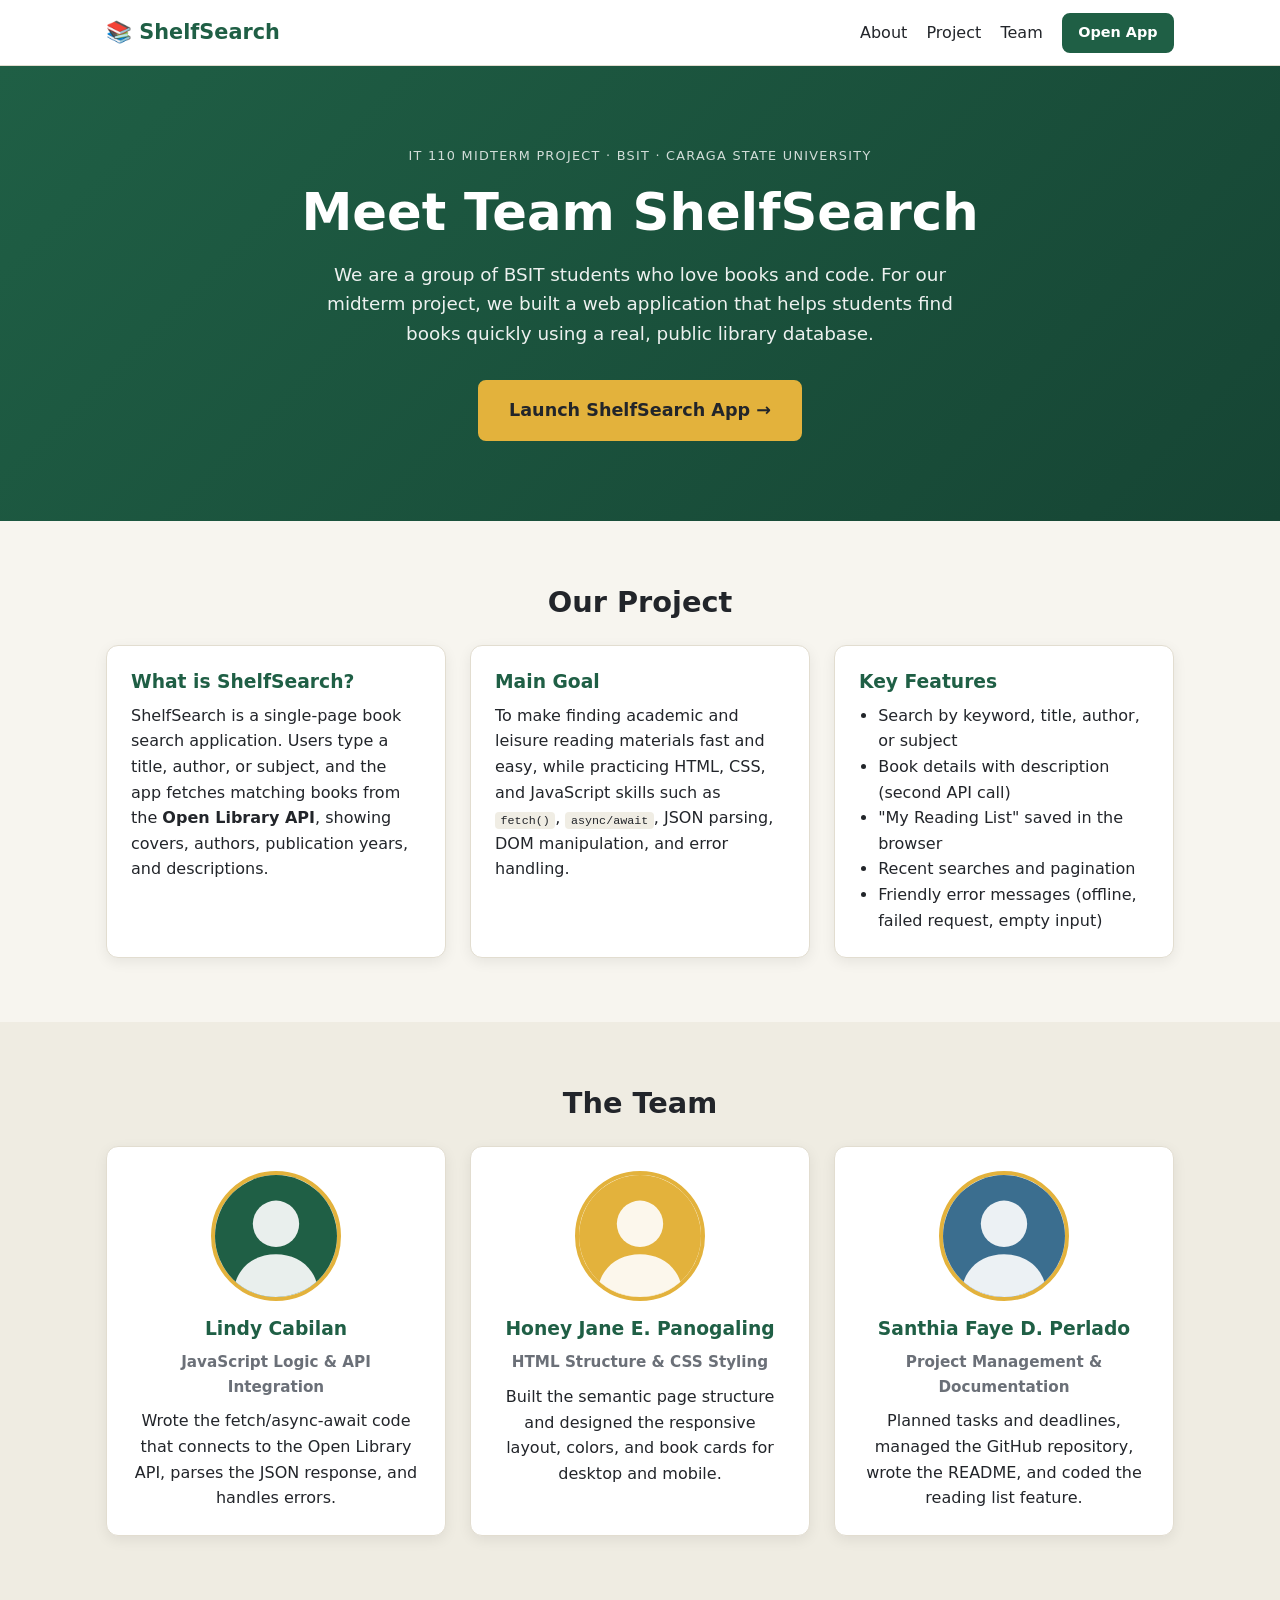
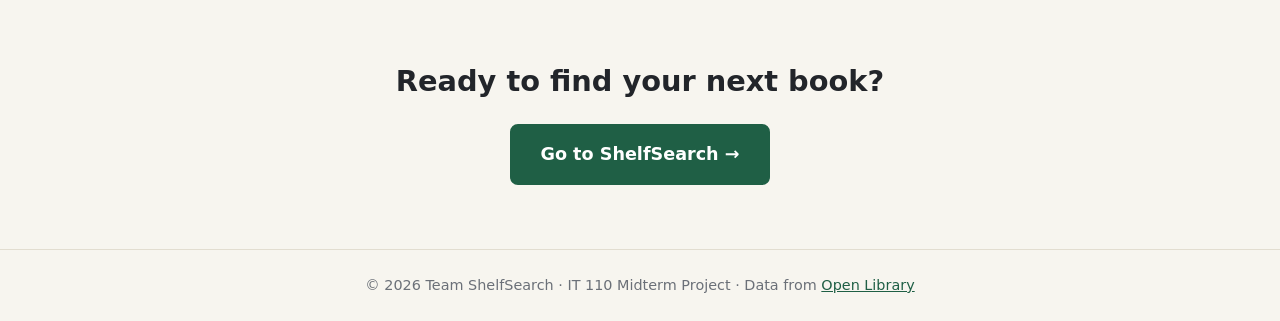
==== index.html @ 6ecfde3e "Add files via upload" ====
<!DOCTYPE html>
<html lang="en">
<head>
  <meta charset="UTF-8">
  <meta name="viewport" content="width=device-width, initial-scale=1.0">
  <title>Team ShelfSearch | Group Portfolio</title>
  <link rel="stylesheet" href="styles.css">
</head>
<body>

  <!-- ===== NAVIGATION ===== -->
  <header class="site-header">
    <nav class="nav container">
      <a href="index.html" class="logo">📚 ShelfSearch</a>
      <ul class="nav-links">
        <li><a href="#about">About</a></li>
        <li><a href="#project">Project</a></li>
        <li><a href="#team">Team</a></li>
        <li><a href="app.html" class="btn btn-small">Open App</a></li>
      </ul>
    </nav>
  </header>

  <main>
    <!-- ===== HERO / TEAM INTRODUCTION ===== -->
    <section class="hero" id="about">
      <div class="container hero-inner">
        <p class="eyebrow">IT 110 Midterm Project · BSIT · Caraga State University</p>
        <h1>Meet Team ShelfSearch</h1>
        <p class="lead">
          We are a group of BSIT students who love books and code. For our midterm
          project, we built a web application that helps students find books
          quickly using a real, public library database.
        </p>
        <a href="app.html" class="btn btn-large">Launch ShelfSearch App →</a>
      </div>
    </section>

    <!-- ===== PROJECT DESCRIPTION ===== -->
    <section class="section" id="project">
      <div class="container">
        <h2>Our Project</h2>
        <div class="project-grid">
          <div class="card">
            <h3>What is ShelfSearch?</h3>
            <p>
              ShelfSearch is a single-page book search application. Users type a
              title, author, or subject, and the app fetches matching books from the
              <strong>Open Library API</strong>, showing covers, authors, publication
              years, and descriptions.
            </p>
          </div>
          <div class="card">
            <h3>Main Goal</h3>
            <p>
              To make finding academic and leisure reading materials fast and easy,
              while practicing HTML, CSS, and JavaScript skills such as
              <code>fetch()</code>, <code>async/await</code>, JSON parsing, DOM
              manipulation, and error handling.
            </p>
          </div>
          <div class="card">
            <h3>Key Features</h3>
            <ul class="feature-list">
              <li>Search by keyword, title, author, or subject</li>
              <li>Book details with description (second API call)</li>
              <li>"My Reading List" saved in the browser</li>
              <li>Recent searches and pagination</li>
              <li>Friendly error messages (offline, failed request, empty input)</li>
            </ul>
          </div>
        </div>
      </div>
    </section>

    <!-- ===== TEAM PROFILES ===== -->
    <section class="section section-alt" id="team">
      <div class="container">
        <h2>The Team</h2>
        <div class="team-grid">

          <!-- MEMBER 1 — replace name, photo, and bio -->
          <article class="profile card">
            <img src="images/member1.svg" alt="Photo of Member 1" class="avatar">
            <h3>Lindy Cabilan</h3>
            <p class="role">JavaScript Logic &amp; API Integration</p>
            <p>
              Wrote the fetch/async-await code that connects to the Open Library API,
              parses the JSON response, and handles errors.
            </p>
          </article>

          <!-- MEMBER 2 -->
          <article class="profile card">
            <img src="images/member2.svg" alt="Photo of Member 2" class="avatar">
            <h3>Honey Jane E. Panogaling</h3>
            <p class="role">HTML Structure &amp; CSS Styling</p>
            <p>
              Built the semantic page structure and designed the responsive layout,
              colors, and book cards for desktop and mobile.
            </p>
          </article>

          <!-- MEMBER 3 -->
          <article class="profile card">
            <img src="images/member3.svg" alt="Photo of Member 3" class="avatar">
            <h3>Santhia Faye D. Perlado</h3>
            <p class="role">Project Management &amp; Documentation</p>
            <p>
              Planned tasks and deadlines, managed the GitHub repository, wrote the
              README, and coded the reading list feature.
            </p>
          </article>

        </div>
      </div>
    </section>

    <!-- ===== CALL TO ACTION ===== -->
    <section class="section cta">
      <div class="container">
        <h2>Ready to find your next book?</h2>
        <a href="app.html" class="btn btn-large">Go to ShelfSearch →</a>
      </div>
    </section>
  </main>

  <footer class="site-footer">
    <p>© 2026 Team ShelfSearch · IT 110 Midterm Project · Data from
      <a href="https://openlibrary.org/developers/api" target="_blank" rel="noopener">Open Library</a></p>
  </footer>

</body>
</html>
---- styles.css ----
/* =========================================================
   ShelfSearch — styles.css
   Shared styles for index.html (portfolio) and app.html (app)
   ========================================================= */

/* ---------- 1. Color variables ---------- */
:root {
  --green: #1f5f45;        /* CSU-inspired deep green */
  --green-dark: #164534;
  --gold: #e3b23c;
  --bg: #f7f5ef;           /* warm paper color */
  --card: #ffffff;
  --text: #22252a;
  --muted: #6b7078;
  --border: #e2ddd0;
  --error-bg: #fdecec;
  --error-text: #a12a2a;
  --radius: 12px;
  --shadow: 0 4px 14px rgba(0, 0, 0, 0.07);
}

/* ---------- 2. Base ---------- */
* { box-sizing: border-box; margin: 0; padding: 0; }

body {
  font-family: "Segoe UI", system-ui, -apple-system, Arial, sans-serif;
  background: var(--bg);
  color: var(--text);
  line-height: 1.6;
  display: flex;
  flex-direction: column;
  min-height: 100vh;
}

main { flex: 1; }
img { max-width: 100%; display: block; }
a { color: var(--green); }
h1, h2, h3 { line-height: 1.25; }
h2 { font-size: 1.8rem; margin-bottom: 1.5rem; text-align: center; }

.container { width: 100%; max-width: 1100px; margin: 0 auto; padding: 0 16px; }
.muted { color: var(--muted); }

/* Hidden visually but readable by screen readers */
.sr-only {
  position: absolute; width: 1px; height: 1px;
  overflow: hidden; clip: rect(0 0 0 0); white-space: nowrap;
}

/* ---------- 3. Buttons ---------- */
.btn {
  display: inline-block;
  background: var(--green);
  color: #fff;
  border: 2px solid var(--green);
  border-radius: 8px;
  padding: 0.65rem 1.3rem;
  font-size: 1rem;
  font-weight: 600;
  text-decoration: none;
  cursor: pointer;
  transition: background 0.2s, transform 0.1s;
}
.btn:hover { background: var(--green-dark); }
.btn:active { transform: scale(0.97); }
.btn:disabled { opacity: 0.5; cursor: not-allowed; }
.btn-small { padding: 0.4rem 0.9rem; font-size: 0.9rem; }
.btn-large { padding: 0.9rem 1.8rem; font-size: 1.1rem; }
.btn-outline { background: transparent; color: var(--green); }
.btn-outline:hover { background: var(--green); color: #fff; }
.btn-gold { background: var(--gold); border-color: var(--gold); color: var(--text); }
.btn-gold:hover { background: #c99a2a; }

/* ---------- 4. Header & footer ---------- */
.site-header {
  background: var(--card);
  border-bottom: 1px solid var(--border);
  position: sticky; top: 0; z-index: 10;
}
.nav { display: flex; justify-content: space-between; align-items: center; padding-top: 0.8rem; padding-bottom: 0.8rem; flex-wrap: wrap; gap: 0.5rem; }
.logo { font-weight: 800; font-size: 1.3rem; text-decoration: none; color: var(--green); }
.nav-links { display: flex; align-items: center; gap: 1.2rem; list-style: none; flex-wrap: wrap; }
.nav-links a:not(.btn) { text-decoration: none; color: var(--text); font-weight: 500; }
.nav-links a:not(.btn):hover { color: var(--green); }

.site-footer { text-align: center; padding: 1.5rem 16px; color: var(--muted); font-size: 0.9rem; border-top: 1px solid var(--border); }

/* ---------- 5. Portfolio page ---------- */
.hero {
  background: linear-gradient(135deg, var(--green), var(--green-dark));
  color: #fff;
  padding: 5rem 0;
  text-align: center;
}
.hero h1 { font-size: clamp(2rem, 6vw, 3.2rem); margin-bottom: 1rem; }
.hero .lead { max-width: 640px; margin: 0 auto 2rem; font-size: 1.15rem; opacity: 0.92; }
.hero .btn { background: var(--gold); border-color: var(--gold); color: var(--text); }
.eyebrow { text-transform: uppercase; letter-spacing: 0.1em; font-size: 0.8rem; opacity: 0.8; margin-bottom: 0.8rem; }

.section { padding: 4rem 0; }
.section-alt { background: #efece2; }

.card {
  background: var(--card);
  border: 1px solid var(--border);
  border-radius: var(--radius);
  padding: 1.5rem;
  box-shadow: var(--shadow);
}
.card h3 { margin-bottom: 0.6rem; color: var(--green); }

.project-grid,
.team-grid {
  display: grid;
  grid-template-columns: repeat(auto-fit, minmax(260px, 1fr));
  gap: 1.5rem;
}
.feature-list { padding-left: 1.2rem; }
code { background: #f0ede4; padding: 0.1rem 0.35rem; border-radius: 4px; font-size: 0.9em; }

.profile { text-align: center; }
.avatar {
  width: 130px; height: 130px;
  border-radius: 50%;
  object-fit: cover;
  margin: 0 auto 1rem;
  border: 4px solid var(--gold);
}
.role { color: var(--muted); font-weight: 600; font-size: 0.95rem; margin-bottom: 0.6rem; }

.cta { text-align: center; }

/* ---------- 6. App page: search ---------- */
.app { padding-top: 2.5rem; padding-bottom: 3rem; }
.search-panel { text-align: center; margin-bottom: 1.5rem; }
.search-panel h1 { font-size: 2.2rem; color: var(--green); }

.search-form {
  display: flex;
  gap: 0.5rem;
  max-width: 720px;
  margin: 1.5rem auto 0;
}
.search-form select,
.search-form input {
  padding: 0.7rem 0.9rem;
  font-size: 1rem;
  border: 2px solid var(--border);
  border-radius: 8px;
  background: #fff;
}
.search-form input { flex: 1; min-width: 0; }
.search-form select:focus,
.search-form input:focus { outline: none; border-color: var(--green); }
.search-form input.invalid { border-color: var(--error-text); }

.recent { margin-top: 1rem; display: flex; gap: 0.5rem; justify-content: center; flex-wrap: wrap; font-size: 0.9rem; }
.chip {
  background: #fff;
  border: 1px solid var(--border);
  border-radius: 999px;
  padding: 0.25rem 0.8rem;
  cursor: pointer;
  font-size: 0.85rem;
}
.chip:hover { border-color: var(--green); color: var(--green); }

/* ---------- 7. Status messages ---------- */
.status { text-align: center; margin: 1rem 0; min-height: 1.5rem; }
.status.error {
  background: var(--error-bg);
  color: var(--error-text);
  border: 1px solid #f3c2c2;
  border-radius: 8px;
  padding: 0.9rem;
  max-width: 600px;
  margin: 1rem auto;
}
.spinner {
  width: 36px; height: 36px;
  border: 4px solid var(--border);
  border-top-color: var(--green);
  border-radius: 50%;
  margin: 0 auto 0.5rem;
  animation: spin 0.8s linear infinite;
}
@keyframes spin { to { transform: rotate(360deg); } }

/* ---------- 8. Book cards ---------- */
.results-grid {
  display: grid;
  grid-template-columns: repeat(auto-fill, minmax(180px, 1fr));
  gap: 1.2rem;
}
.book {
  background: var(--card);
  border: 1px solid var(--border);
  border-radius: var(--radius);
  overflow: hidden;
  box-shadow: var(--shadow);
  display: flex;
  flex-direction: column;
  transition: transform 0.15s;
}
.book:hover { transform: translateY(-4px); }
.book-cover {
  aspect-ratio: 2 / 3;
  width: 100%;
  object-fit: cover;
  background: #e9e4d6;
}
.no-cover {
  aspect-ratio: 2 / 3;
  display: flex; align-items: center; justify-content: center;
  text-align: center; padding: 1rem;
  background: linear-gradient(160deg, var(--green), var(--green-dark));
  color: #fff; font-weight: 700;
}
.book-body { padding: 0.8rem; display: flex; flex-direction: column; gap: 0.3rem; flex: 1; }
.book-title { font-size: 1rem; }
.book-meta { font-size: 0.85rem; color: var(--muted); }
.book-actions { margin-top: auto; display: flex; gap: 0.4rem; padding-top: 0.5rem; }
.book-actions .btn { flex: 1; padding: 0.4rem; font-size: 0.85rem; }

/* ---------- 9. Pagination ---------- */
.pagination { display: flex; justify-content: center; align-items: center; gap: 1rem; margin-top: 2rem; }
.pagination[hidden] { display: none; }

/* ---------- 10. Modal ---------- */
.modal {
  position: fixed; inset: 0;
  background: rgba(0, 0, 0, 0.55);
  display: flex; align-items: center; justify-content: center;
  padding: 16px; z-index: 50;
}
.modal[hidden] { display: none; }
.modal-box {
  background: #fff;
  border-radius: var(--radius);
  max-width: 720px; width: 100%;
  max-height: 90vh; overflow-y: auto;
  padding: 1.8rem;
  position: relative;
}
.modal-close {
  position: absolute; top: 0.6rem; right: 0.9rem;
  background: none; border: none;
  font-size: 2rem; cursor: pointer; color: var(--muted);
}
.detail { display: grid; grid-template-columns: 180px 1fr; gap: 1.5rem; }
.detail img, .detail .no-cover { border-radius: 8px; }
.detail h2 { text-align: left; margin-bottom: 0.5rem; font-size: 1.5rem; }
.detail p { margin-bottom: 0.6rem; }
.subjects { display: flex; flex-wrap: wrap; gap: 0.35rem; margin: 0.6rem 0; }
.subjects .chip { cursor: default; }
.reading-item { display: flex; justify-content: space-between; align-items: center; gap: 1rem; padding: 0.7rem 0; border-bottom: 1px solid var(--border); }

/* ---------- 11. Responsive ---------- */
@media (max-width: 600px) {
  .search-form { flex-direction: column; }
  .detail { grid-template-columns: 1fr; }
  .detail img, .detail .no-cover { max-width: 180px; margin: 0 auto; }
  .hero { padding: 3.5rem 0; }
  .results-grid { grid-template-columns: repeat(2, 1fr); gap: 0.8rem; }
}
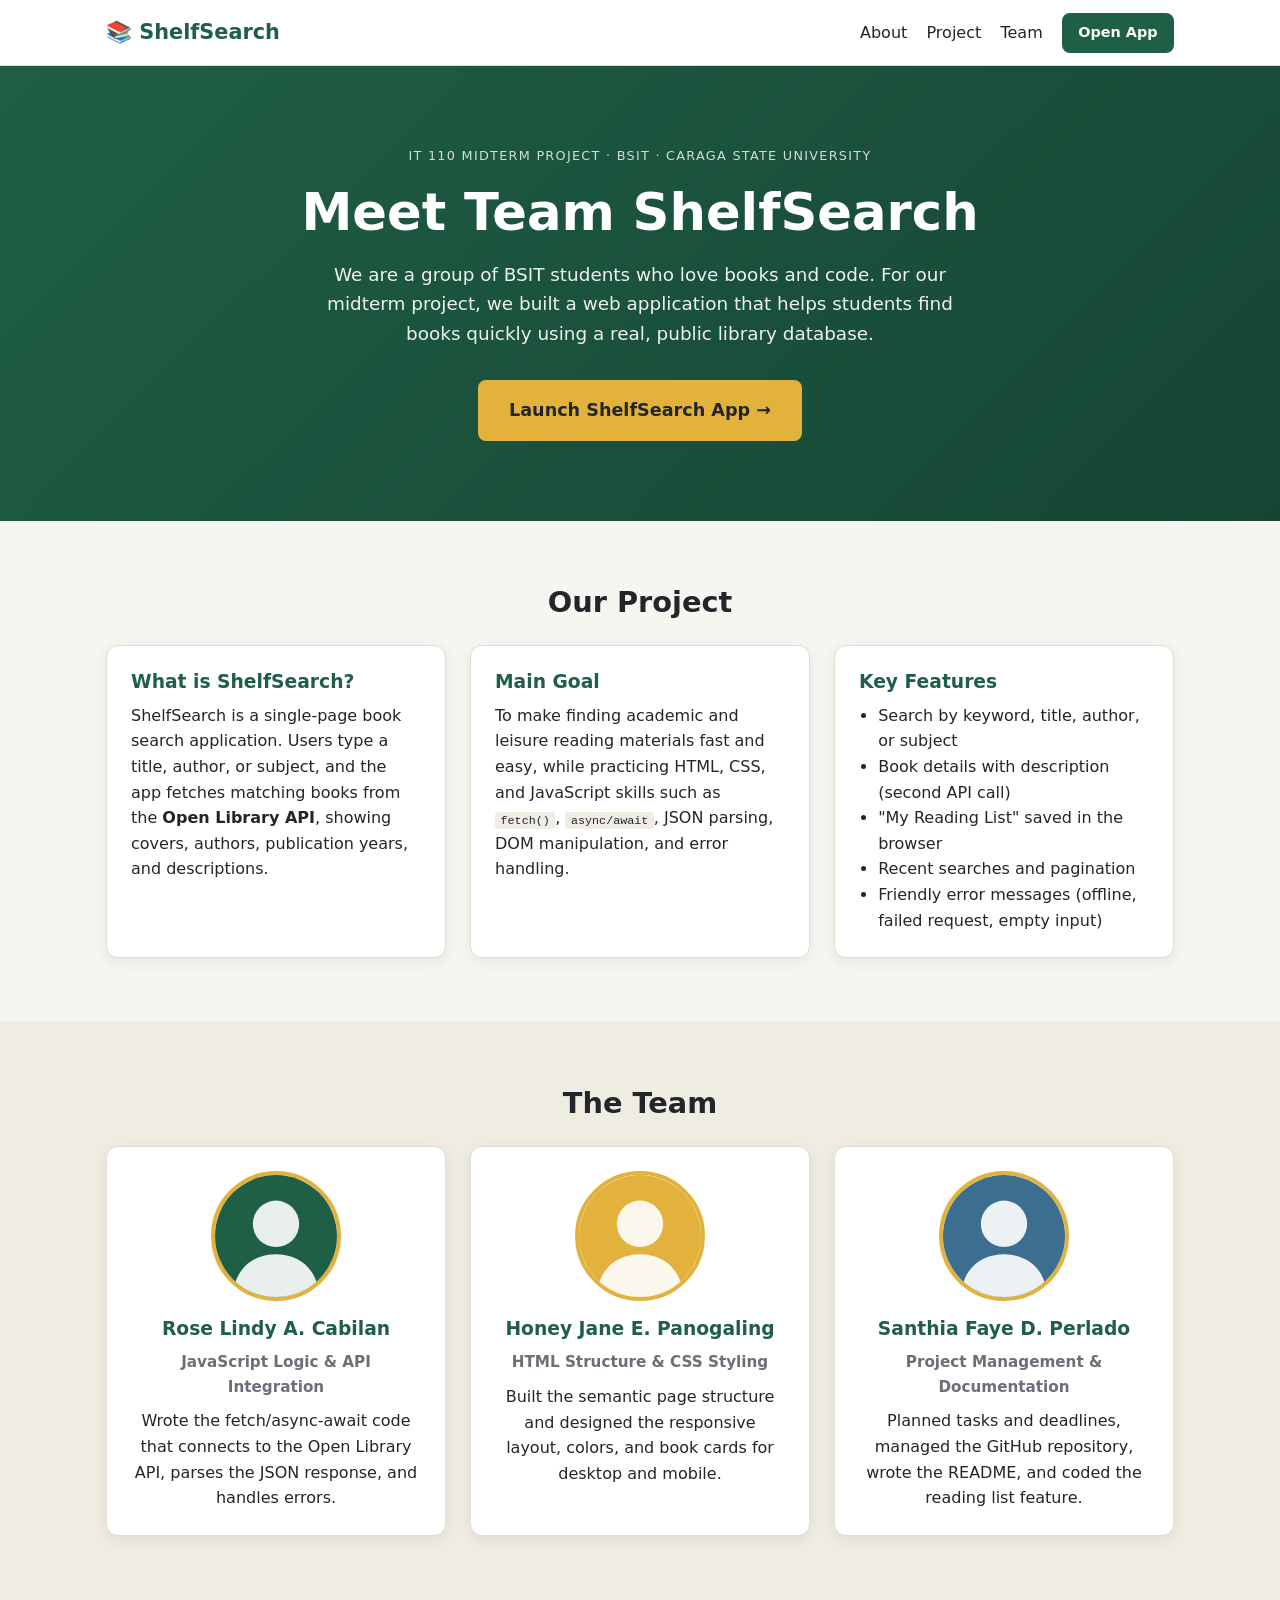
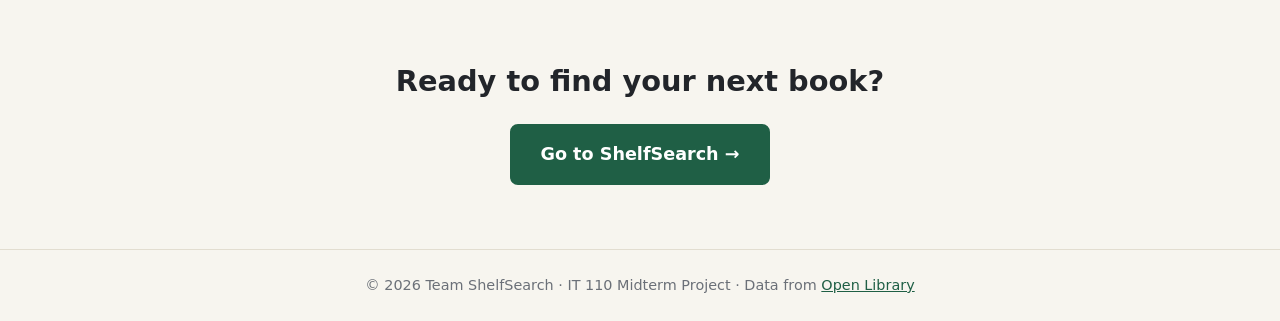
==== commit 97444631: "Update index.html" ====
--- a/index.html
+++ b/index.html
@@ -8,7 +8,6 @@
 </head>
 <body>
 
-  <!-- ===== NAVIGATION ===== -->
   <header class="site-header">
     <nav class="nav container">
       <a href="index.html" class="logo">📚 ShelfSearch</a>
@@ -22,7 +21,6 @@
   </header>
 
   <main>
-    <!-- ===== HERO / TEAM INTRODUCTION ===== -->
     <section class="hero" id="about">
       <div class="container hero-inner">
         <p class="eyebrow">IT 110 Midterm Project · BSIT · Caraga State University</p>
@@ -36,7 +34,6 @@
       </div>
     </section>
 
-    <!-- ===== PROJECT DESCRIPTION ===== -->
     <section class="section" id="project">
       <div class="container">
         <h2>Our Project</h2>
@@ -73,16 +70,14 @@
       </div>
     </section>
 
-    <!-- ===== TEAM PROFILES ===== -->
     <section class="section section-alt" id="team">
       <div class="container">
         <h2>The Team</h2>
         <div class="team-grid">
 
-          <!-- MEMBER 1 — replace name, photo, and bio -->
           <article class="profile card">
             <img src="images/member1.svg" alt="Photo of Member 1" class="avatar">
-            <h3>Lindy Cabilan</h3>
+            <h3>Rose Lindy A. Cabilan</h3>
             <p class="role">JavaScript Logic &amp; API Integration</p>
             <p>
               Wrote the fetch/async-await code that connects to the Open Library API,
@@ -90,7 +85,6 @@
             </p>
           </article>
 
-          <!-- MEMBER 2 -->
           <article class="profile card">
             <img src="images/member2.svg" alt="Photo of Member 2" class="avatar">
             <h3>Honey Jane E. Panogaling</h3>
@@ -101,7 +95,6 @@
             </p>
           </article>
 
-          <!-- MEMBER 3 -->
           <article class="profile card">
             <img src="images/member3.svg" alt="Photo of Member 3" class="avatar">
             <h3>Santhia Faye D. Perlado</h3>
@@ -116,7 +109,6 @@
       </div>
     </section>
 
-    <!-- ===== CALL TO ACTION ===== -->
     <section class="section cta">
       <div class="container">
         <h2>Ready to find your next book?</h2>
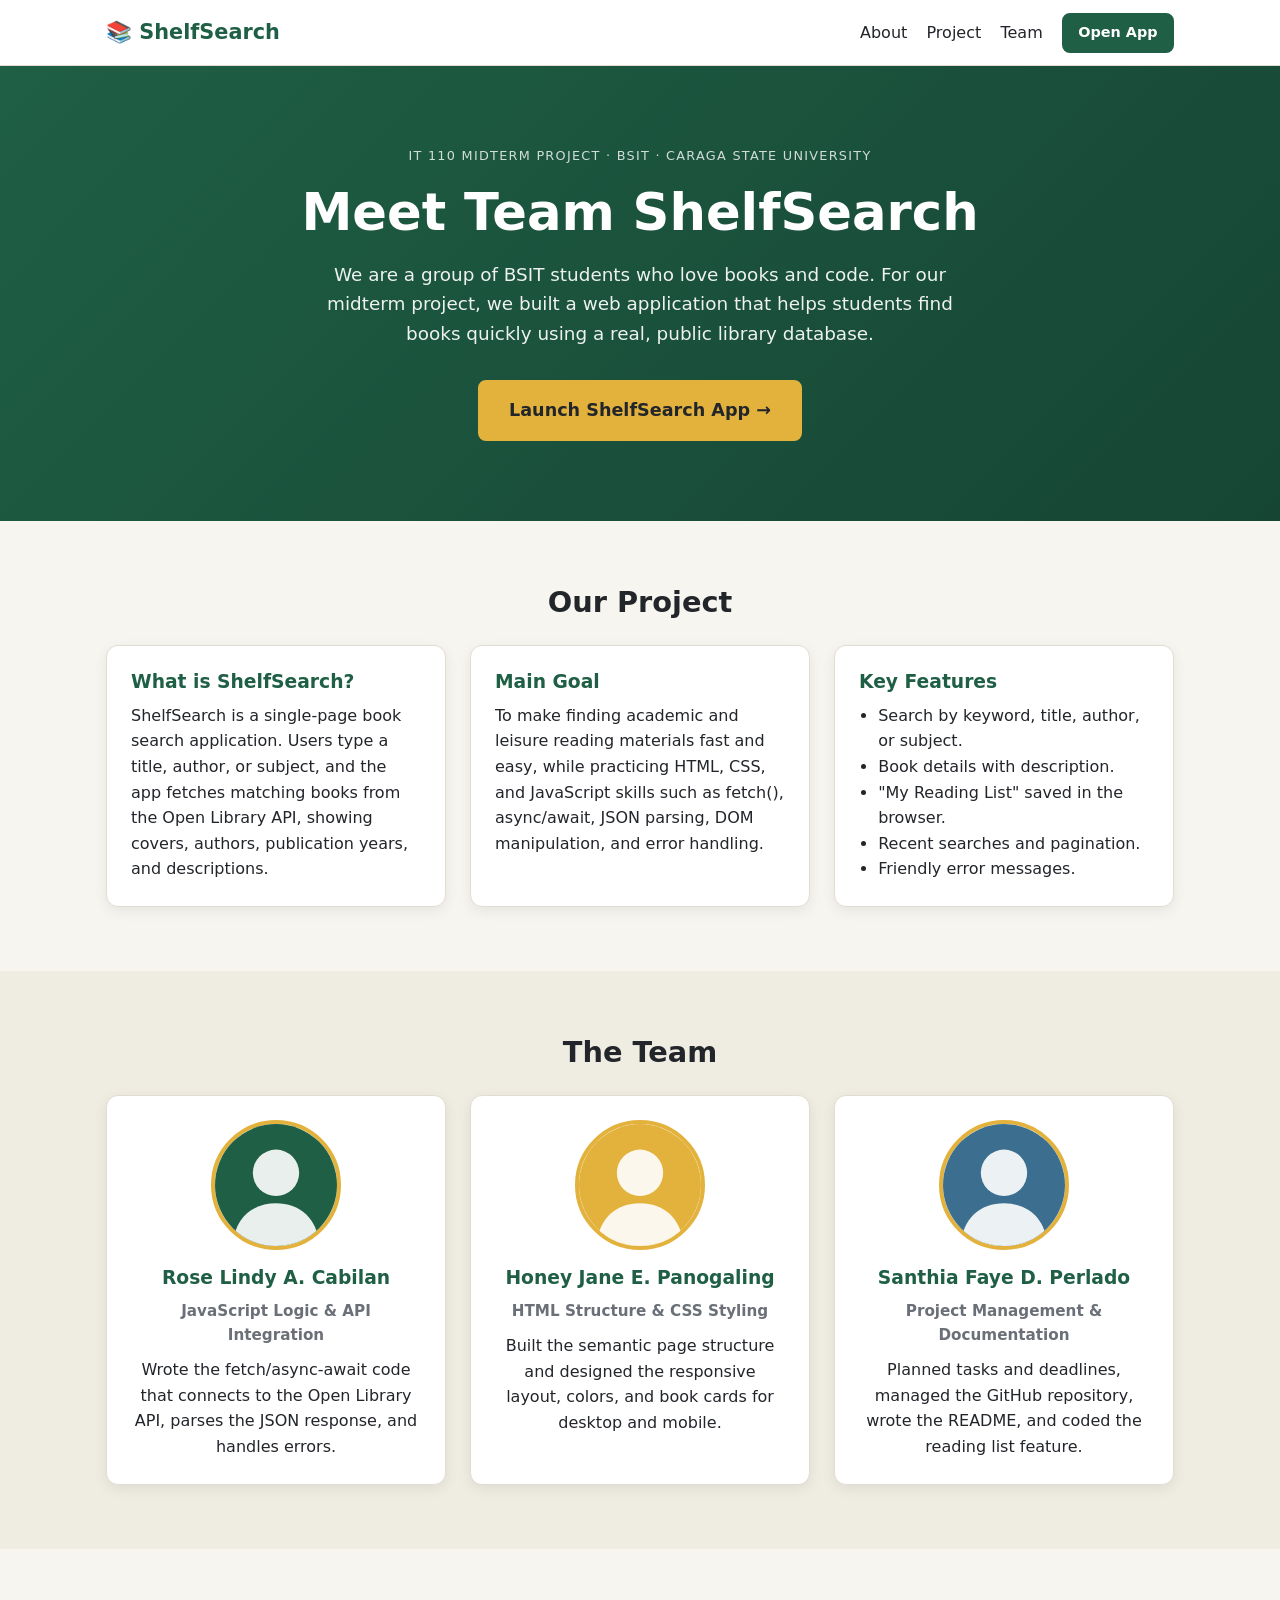
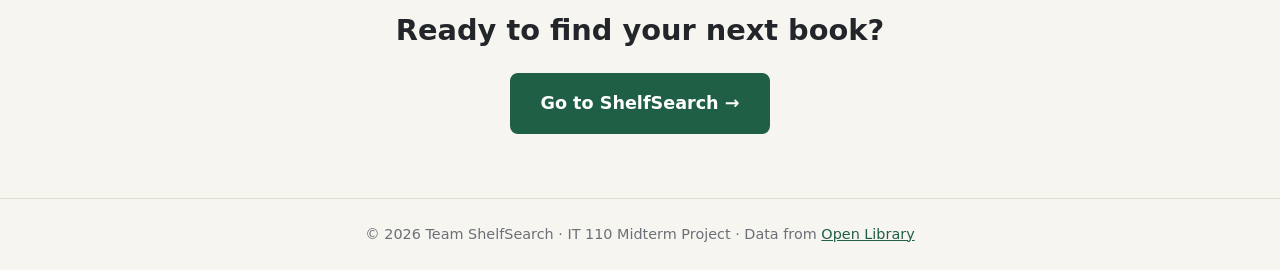
==== commit 22af5264: "Update index.html" ====
--- a/index.html
+++ b/index.html
@@ -43,7 +43,7 @@
             <p>
               ShelfSearch is a single-page book search application. Users type a
               title, author, or subject, and the app fetches matching books from the
-              <strong>Open Library API</strong>, showing covers, authors, publication
+              Open Library API, showing covers, authors, publication
               years, and descriptions.
             </p>
           </div>
@@ -52,18 +52,18 @@
             <p>
               To make finding academic and leisure reading materials fast and easy,
               while practicing HTML, CSS, and JavaScript skills such as
-              <code>fetch()</code>, <code>async/await</code>, JSON parsing, DOM
+              fetch(), async/await, JSON parsing, DOM
               manipulation, and error handling.
             </p>
           </div>
           <div class="card">
             <h3>Key Features</h3>
             <ul class="feature-list">
-              <li>Search by keyword, title, author, or subject</li>
-              <li>Book details with description (second API call)</li>
-              <li>"My Reading List" saved in the browser</li>
-              <li>Recent searches and pagination</li>
-              <li>Friendly error messages (offline, failed request, empty input)</li>
+              <li>Search by keyword, title, author, or subject.</li>
+              <li>Book details with description.</li>
+              <li>"My Reading List" saved in the browser.</li>
+              <li>Recent searches and pagination.</li>
+              <li>Friendly error messages.</li>
             </ul>
           </div>
         </div>
--- a/styles.css
+++ b/styles.css
@@ -1,14 +1,8 @@
-/* =========================================================
-   ShelfSearch — styles.css
-   Shared styles for index.html (portfolio) and app.html (app)
-   ========================================================= */
-
-/* ---------- 1. Color variables ---------- */
 :root {
-  --green: #1f5f45;        /* CSU-inspired deep green */
+  --green: #1f5f45;        
   --green-dark: #164534;
   --gold: #e3b23c;
-  --bg: #f7f5ef;           /* warm paper color */
+  --bg: #f7f5ef;           
   --card: #ffffff;
   --text: #22252a;
   --muted: #6b7078;
@@ -19,7 +13,6 @@
   --shadow: 0 4px 14px rgba(0, 0, 0, 0.07);
 }
 
-/* ---------- 2. Base ---------- */
 * { box-sizing: border-box; margin: 0; padding: 0; }
 
 body {
@@ -41,13 +34,11 @@
 .container { width: 100%; max-width: 1100px; margin: 0 auto; padding: 0 16px; }
 .muted { color: var(--muted); }
 
-/* Hidden visually but readable by screen readers */
 .sr-only {
   position: absolute; width: 1px; height: 1px;
   overflow: hidden; clip: rect(0 0 0 0); white-space: nowrap;
 }
 
-/* ---------- 3. Buttons ---------- */
 .btn {
   display: inline-block;
   background: var(--green);
@@ -71,7 +62,6 @@
 .btn-gold { background: var(--gold); border-color: var(--gold); color: var(--text); }
 .btn-gold:hover { background: #c99a2a; }
 
-/* ---------- 4. Header & footer ---------- */
 .site-header {
   background: var(--card);
   border-bottom: 1px solid var(--border);
@@ -85,7 +75,6 @@
 
 .site-footer { text-align: center; padding: 1.5rem 16px; color: var(--muted); font-size: 0.9rem; border-top: 1px solid var(--border); }
 
-/* ---------- 5. Portfolio page ---------- */
 .hero {
   background: linear-gradient(135deg, var(--green), var(--green-dark));
   color: #fff;
@@ -130,7 +119,6 @@
 
 .cta { text-align: center; }
 
-/* ---------- 6. App page: search ---------- */
 .app { padding-top: 2.5rem; padding-bottom: 3rem; }
 .search-panel { text-align: center; margin-bottom: 1.5rem; }
 .search-panel h1 { font-size: 2.2rem; color: var(--green); }
@@ -165,7 +153,6 @@
 }
 .chip:hover { border-color: var(--green); color: var(--green); }
 
-/* ---------- 7. Status messages ---------- */
 .status { text-align: center; margin: 1rem 0; min-height: 1.5rem; }
 .status.error {
   background: var(--error-bg);
@@ -186,7 +173,6 @@
 }
 @keyframes spin { to { transform: rotate(360deg); } }
 
-/* ---------- 8. Book cards ---------- */
 .results-grid {
   display: grid;
   grid-template-columns: repeat(auto-fill, minmax(180px, 1fr));
@@ -222,11 +208,9 @@
 .book-actions { margin-top: auto; display: flex; gap: 0.4rem; padding-top: 0.5rem; }
 .book-actions .btn { flex: 1; padding: 0.4rem; font-size: 0.85rem; }
 
-/* ---------- 9. Pagination ---------- */
 .pagination { display: flex; justify-content: center; align-items: center; gap: 1rem; margin-top: 2rem; }
 .pagination[hidden] { display: none; }
 
-/* ---------- 10. Modal ---------- */
 .modal {
   position: fixed; inset: 0;
   background: rgba(0, 0, 0, 0.55);
@@ -255,7 +239,6 @@
 .subjects .chip { cursor: default; }
 .reading-item { display: flex; justify-content: space-between; align-items: center; gap: 1rem; padding: 0.7rem 0; border-bottom: 1px solid var(--border); }
 
-/* ---------- 11. Responsive ---------- */
 @media (max-width: 600px) {
   .search-form { flex-direction: column; }
   .detail { grid-template-columns: 1fr; }
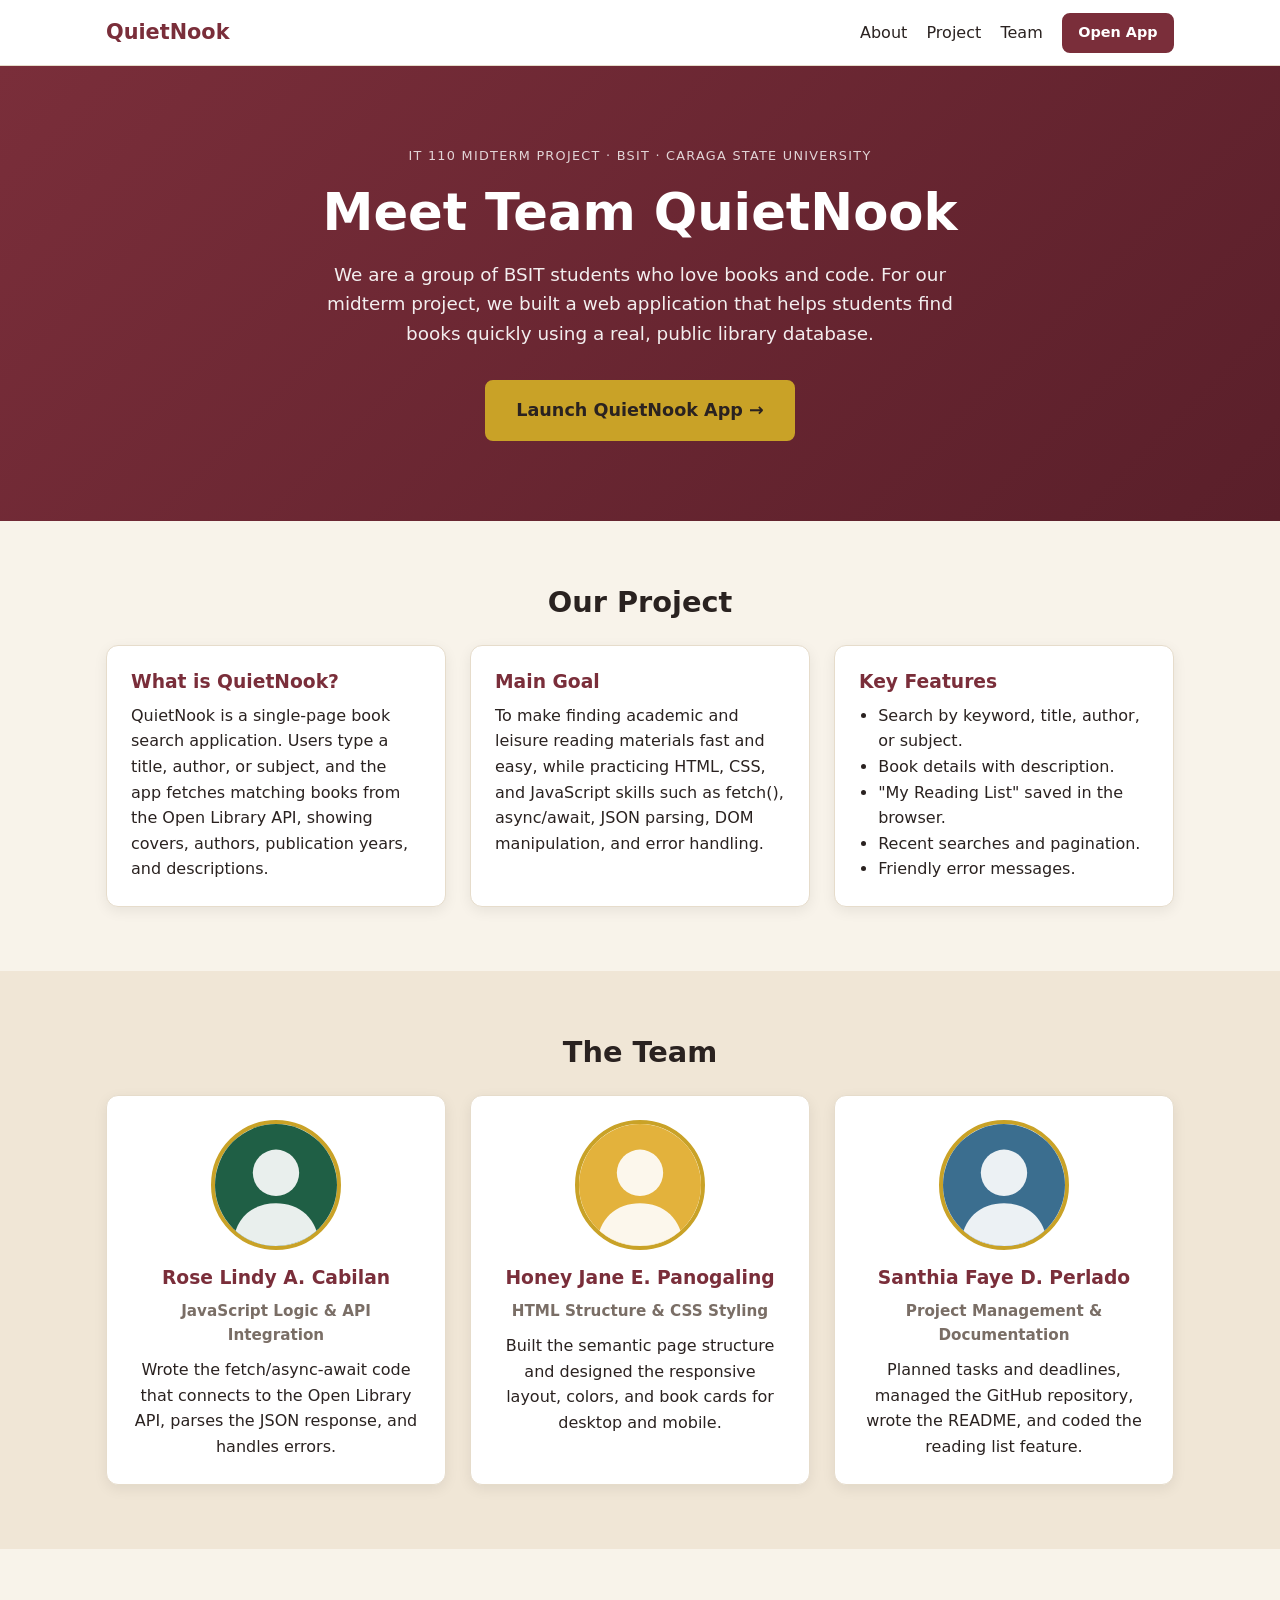
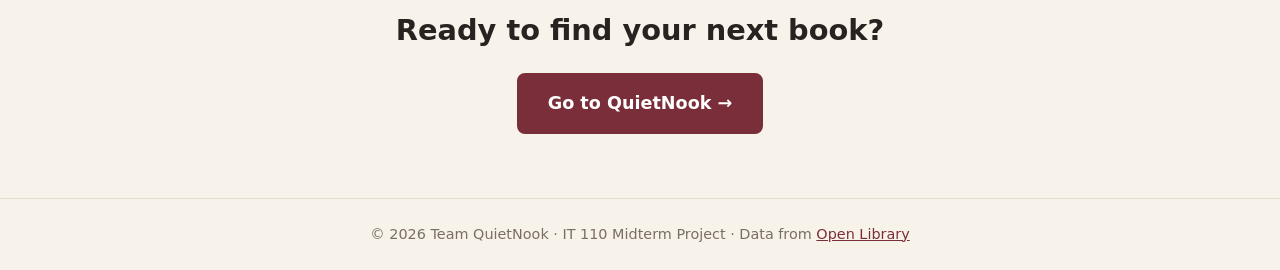
==== commit 11566aac: "Update index.html" ====
--- a/index.html
+++ b/index.html
@@ -3,14 +3,14 @@
 <head>
   <meta charset="UTF-8">
   <meta name="viewport" content="width=device-width, initial-scale=1.0">
-  <title>Team ShelfSearch | Group Portfolio</title>
+  <title>Team QuietNook | Group Portfolio</title>
   <link rel="stylesheet" href="styles.css">
 </head>
 <body>
 
   <header class="site-header">
     <nav class="nav container">
-      <a href="index.html" class="logo">📚 ShelfSearch</a>
+      <a href="index.html" class="logo">QuietNook</a>
       <ul class="nav-links">
         <li><a href="#about">About</a></li>
         <li><a href="#project">Project</a></li>
@@ -24,13 +24,13 @@
     <section class="hero" id="about">
       <div class="container hero-inner">
         <p class="eyebrow">IT 110 Midterm Project · BSIT · Caraga State University</p>
-        <h1>Meet Team ShelfSearch</h1>
+        <h1>Meet Team QuietNook</h1>
         <p class="lead">
           We are a group of BSIT students who love books and code. For our midterm
           project, we built a web application that helps students find books
           quickly using a real, public library database.
         </p>
-        <a href="app.html" class="btn btn-large">Launch ShelfSearch App →</a>
+        <a href="app.html" class="btn btn-large">Launch QuietNook App →</a>
       </div>
     </section>
 
@@ -39,9 +39,9 @@
         <h2>Our Project</h2>
         <div class="project-grid">
           <div class="card">
-            <h3>What is ShelfSearch?</h3>
+            <h3>What is QuietNook?</h3>
             <p>
-              ShelfSearch is a single-page book search application. Users type a
+              QuietNook is a single-page book search application. Users type a
               title, author, or subject, and the app fetches matching books from the
               Open Library API, showing covers, authors, publication
               years, and descriptions.
@@ -112,13 +112,13 @@
     <section class="section cta">
       <div class="container">
         <h2>Ready to find your next book?</h2>
-        <a href="app.html" class="btn btn-large">Go to ShelfSearch →</a>
+        <a href="app.html" class="btn btn-large">Go to QuietNook →</a>
       </div>
     </section>
   </main>
 
   <footer class="site-footer">
-    <p>© 2026 Team ShelfSearch · IT 110 Midterm Project · Data from
+    <p>© 2026 Team QuietNook · IT 110 Midterm Project · Data from
       <a href="https://openlibrary.org/developers/api" target="_blank" rel="noopener">Open Library</a></p>
   </footer>
 
--- a/styles.css
+++ b/styles.css
@@ -1,12 +1,12 @@
 :root {
-  --green: #1f5f45;        
-  --green-dark: #164534;
-  --gold: #e3b23c;
-  --bg: #f7f5ef;           
+  --green: #7a2e3a;        
+  --green-dark: #5a1f2a;
+  --gold: #c9a227;
+  --bg: #f8f3ea;           
   --card: #ffffff;
-  --text: #22252a;
-  --muted: #6b7078;
-  --border: #e2ddd0;
+  --text: #2a2220;
+  --muted: #7a6e66;
+  --border: #e6dccb;
   --error-bg: #fdecec;
   --error-text: #a12a2a;
   --radius: 12px;
@@ -60,7 +60,7 @@
 .btn-outline { background: transparent; color: var(--green); }
 .btn-outline:hover { background: var(--green); color: #fff; }
 .btn-gold { background: var(--gold); border-color: var(--gold); color: var(--text); }
-.btn-gold:hover { background: #c99a2a; }
+.btn-gold:hover { background: #a8861c; }
 
 .site-header {
   background: var(--card);
@@ -87,7 +87,7 @@
 .eyebrow { text-transform: uppercase; letter-spacing: 0.1em; font-size: 0.8rem; opacity: 0.8; margin-bottom: 0.8rem; }
 
 .section { padding: 4rem 0; }
-.section-alt { background: #efece2; }
+.section-alt { background: #f0e6d6; }
 
 .card {
   background: var(--card);
@@ -105,7 +105,7 @@
   gap: 1.5rem;
 }
 .feature-list { padding-left: 1.2rem; }
-code { background: #f0ede4; padding: 0.1rem 0.35rem; border-radius: 4px; font-size: 0.9em; }
+code { background: #f3ebde; padding: 0.1rem 0.35rem; border-radius: 4px; font-size: 0.9em; }
 
 .profile { text-align: center; }
 .avatar {
@@ -193,7 +193,7 @@
   aspect-ratio: 2 / 3;
   width: 100%;
   object-fit: cover;
-  background: #e9e4d6;
+  background: #ebe1d0;
 }
 .no-cover {
   aspect-ratio: 2 / 3;
